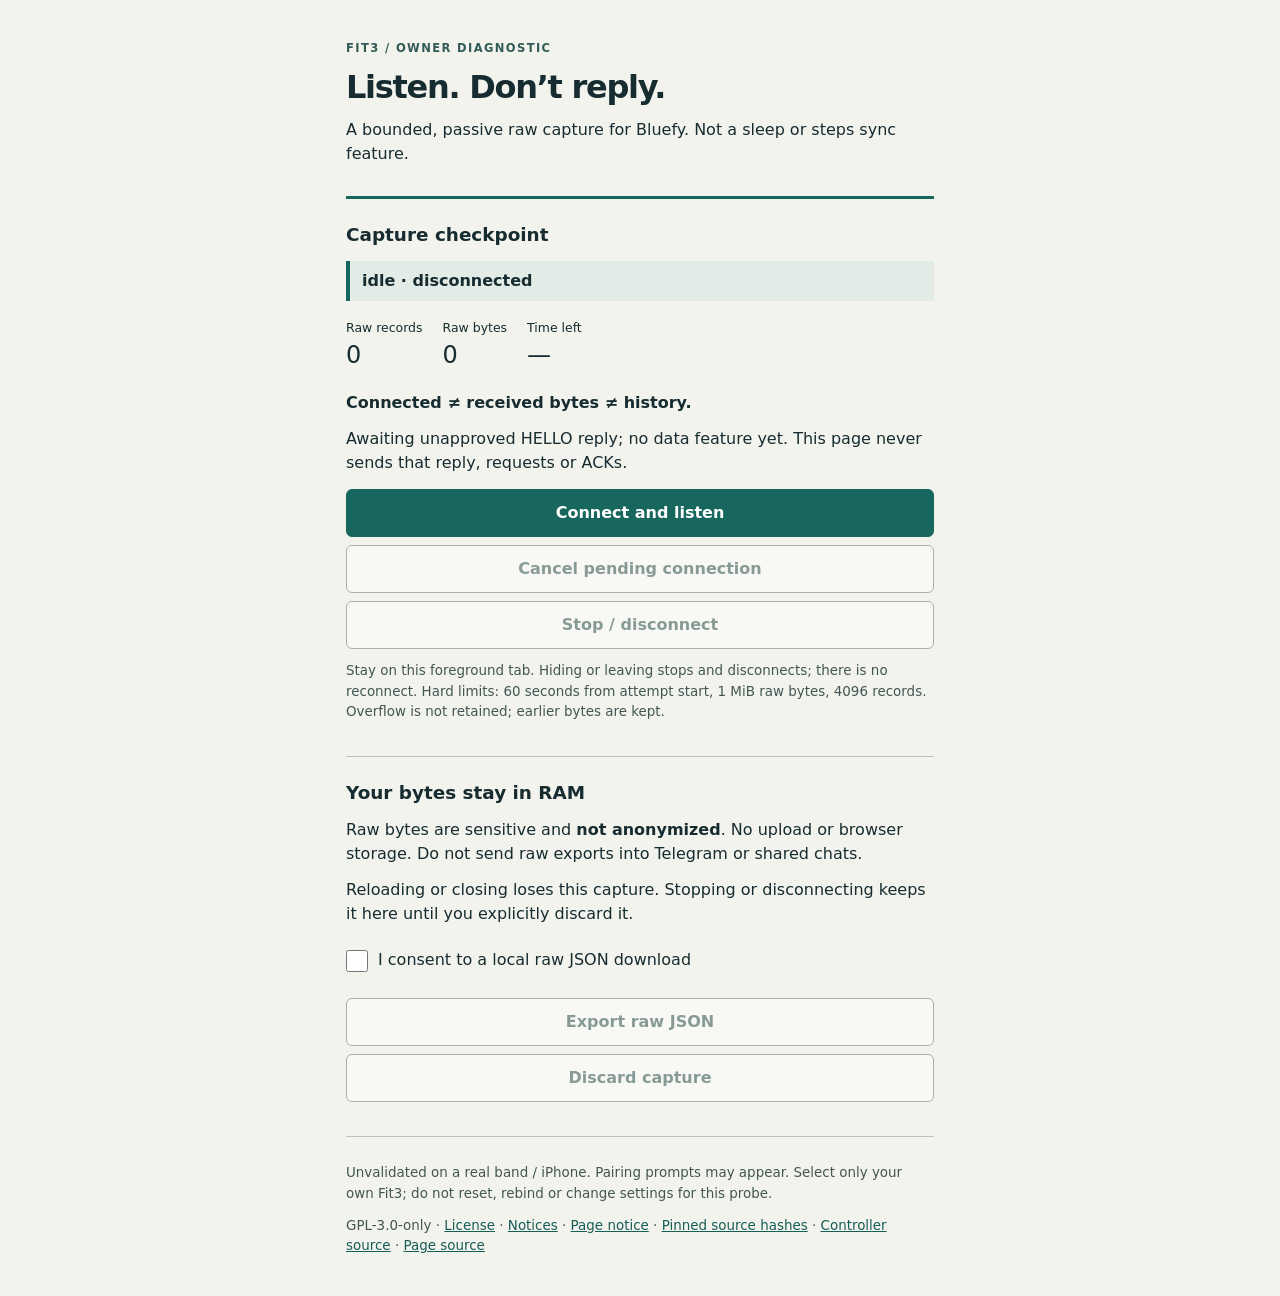
==== capture/index.html @ 9ee31a3c "[verified] Add bounded passive Samsung capture helper" ====
<!doctype html>
<!-- SPDX-License-Identifier: GPL-3.0-only -->
<html lang="en"><head><meta charset="utf-8"><meta name="viewport" content="width=device-width,initial-scale=1,viewport-fit=cover"><meta http-equiv="Content-Security-Policy" content="default-src 'none'; script-src 'self'; style-src 'self'; connect-src 'none'; img-src 'none'; font-src 'none'; object-src 'none'; base-uri 'none'; form-action 'none'; worker-src 'none'; manifest-src 'none'"><meta name="referrer" content="no-referrer"><title>Fit3 · Passive capture</title><link rel="stylesheet" href="site/capture.css"><script type="module" src="site/app.mjs"></script></head>
<body><main><header><p class="eyebrow">FIT3 / OWNER DIAGNOSTIC</p><h1>Listen. Don’t reply.</h1><p>A bounded, passive raw capture for Bluefy. Not a sleep or steps sync feature.</p></header>
<section aria-labelledby="capture-heading"><h2 id="capture-heading">Capture checkpoint</h2><p id="status" role="status" aria-live="polite">idle · disconnected</p><dl><div><dt>Raw records</dt><dd id="records">0</dd></div><div><dt>Raw bytes</dt><dd id="bytes">0</dd></div><div><dt>Time left</dt><dd id="remaining">—</dd></div></dl>
<p class="truth">Connected ≠ received bytes ≠ history.</p><p>Awaiting unapproved HELLO reply; no data feature yet. This page never sends that reply, requests or ACKs.</p>
<div class="controls"><button id="connect" type="button">Connect and listen</button><button id="cancel" type="button" disabled>Cancel pending connection</button><button id="stop" type="button" disabled>Stop / disconnect</button></div>
<p class="small">Stay on this foreground tab. Hiding or leaving stops and disconnects; there is no reconnect. Hard limits: 60 seconds from attempt start, 1 MiB raw bytes, 4096 records. Overflow is not retained; earlier bytes are kept.</p></section>
<section aria-labelledby="privacy-heading"><h2 id="privacy-heading">Your bytes stay in RAM</h2><p>Raw bytes are sensitive and <strong>not anonymized</strong>. No upload or browser storage. Do not send raw exports into Telegram or shared chats.</p><p>Reloading or closing loses this capture. Stopping or disconnecting keeps it here until you explicitly discard it.</p>
<label class="consent"><input id="consent" type="checkbox"> <span>I consent to a local raw JSON download</span></label><div class="controls"><button id="export" type="button" disabled>Export raw JSON</button><button id="discard" type="button" disabled>Discard capture</button></div><div id="discard-decision" hidden><p>Discard all retained raw bytes? This cannot be undone.</p><div class="controls"><button id="keep" type="button">Keep capture</button><button id="confirm-discard" type="button">Discard permanently</button></div></div><p id="notice" role="status"></p></section>
<footer><p>Unvalidated on a real band / iPhone. Pairing prompts may appear. Select only your own Fit3; do not reset, rebind or change settings for this probe.</p><p>GPL-3.0-only · <a href="LICENSE">License</a> · <a href="NOTICE.md">Notices</a> · <a href="OWN_NOTICE.md">Page notice</a> · <a href="SOURCE_HASHES.json">Pinned source hashes</a> · <a href="site/controller.mjs">Controller source</a> · <a href="site/app.mjs">Page source</a></p></footer></main></body></html>
---- capture/site/capture.css ----
/* SPDX-License-Identifier: GPL-3.0-only */
:root{color-scheme:light;font:16px/1.5 system-ui,-apple-system,sans-serif;color:#162c30;background:#f3f3ed}*{box-sizing:border-box}body{margin:0}main{max-width:620px;margin:auto;padding:24px max(16px,env(safe-area-inset-right)) 28px max(16px,env(safe-area-inset-left))}header{padding:4px 0 18px;border-bottom:3px solid #17675f}.eyebrow{font-size:.72rem;font-weight:750;letter-spacing:.12em;color:#325b57}h1{font-size:2rem;line-height:1.15;letter-spacing:-.04em;margin:10px 0}h2{font-size:1.15rem;margin:0 0 12px}p{margin:12px 0}section{padding:22px 0;border-bottom:1px solid #b7c4bf}#status{border-left:4px solid #17675f;padding:8px 12px;background:#e2ebe5;overflow-wrap:anywhere;font-weight:650}dl{display:flex;flex-wrap:wrap;gap:20px;margin:18px 0}dt{font-size:.78rem}dd{font-size:1.5rem;margin:0;font-variant-numeric:tabular-nums}.truth{font-weight:700}.controls{display:grid;gap:8px;margin-top:14px}button{font:inherit;font-weight:650;min-height:48px;width:100%;padding:10px 12px;border:1px solid #526a65;border-radius:6px;color:#163b36;background:#fff;white-space:normal;overflow-wrap:anywhere}#connect{background:#17675f;border-color:#17675f;color:white}button:disabled{opacity:.48}button:not(:disabled){cursor:pointer}button:focus-visible,input:focus-visible,a:focus-visible{outline:3px solid #a84e11;outline-offset:3px}.consent{display:flex;gap:10px;align-items:flex-start;min-height:44px;padding:10px 0}.consent input{flex:none;width:22px;height:22px;margin:2px 0}.small,footer{font-size:.84rem;color:#425653}footer{padding-top:14px}a{color:#165d55}#discard-decision{padding:12px;background:#f6e4d6;border-left:4px solid #914516;margin-top:14px}#notice{overflow-wrap:anywhere}[hidden]{display:none!important}
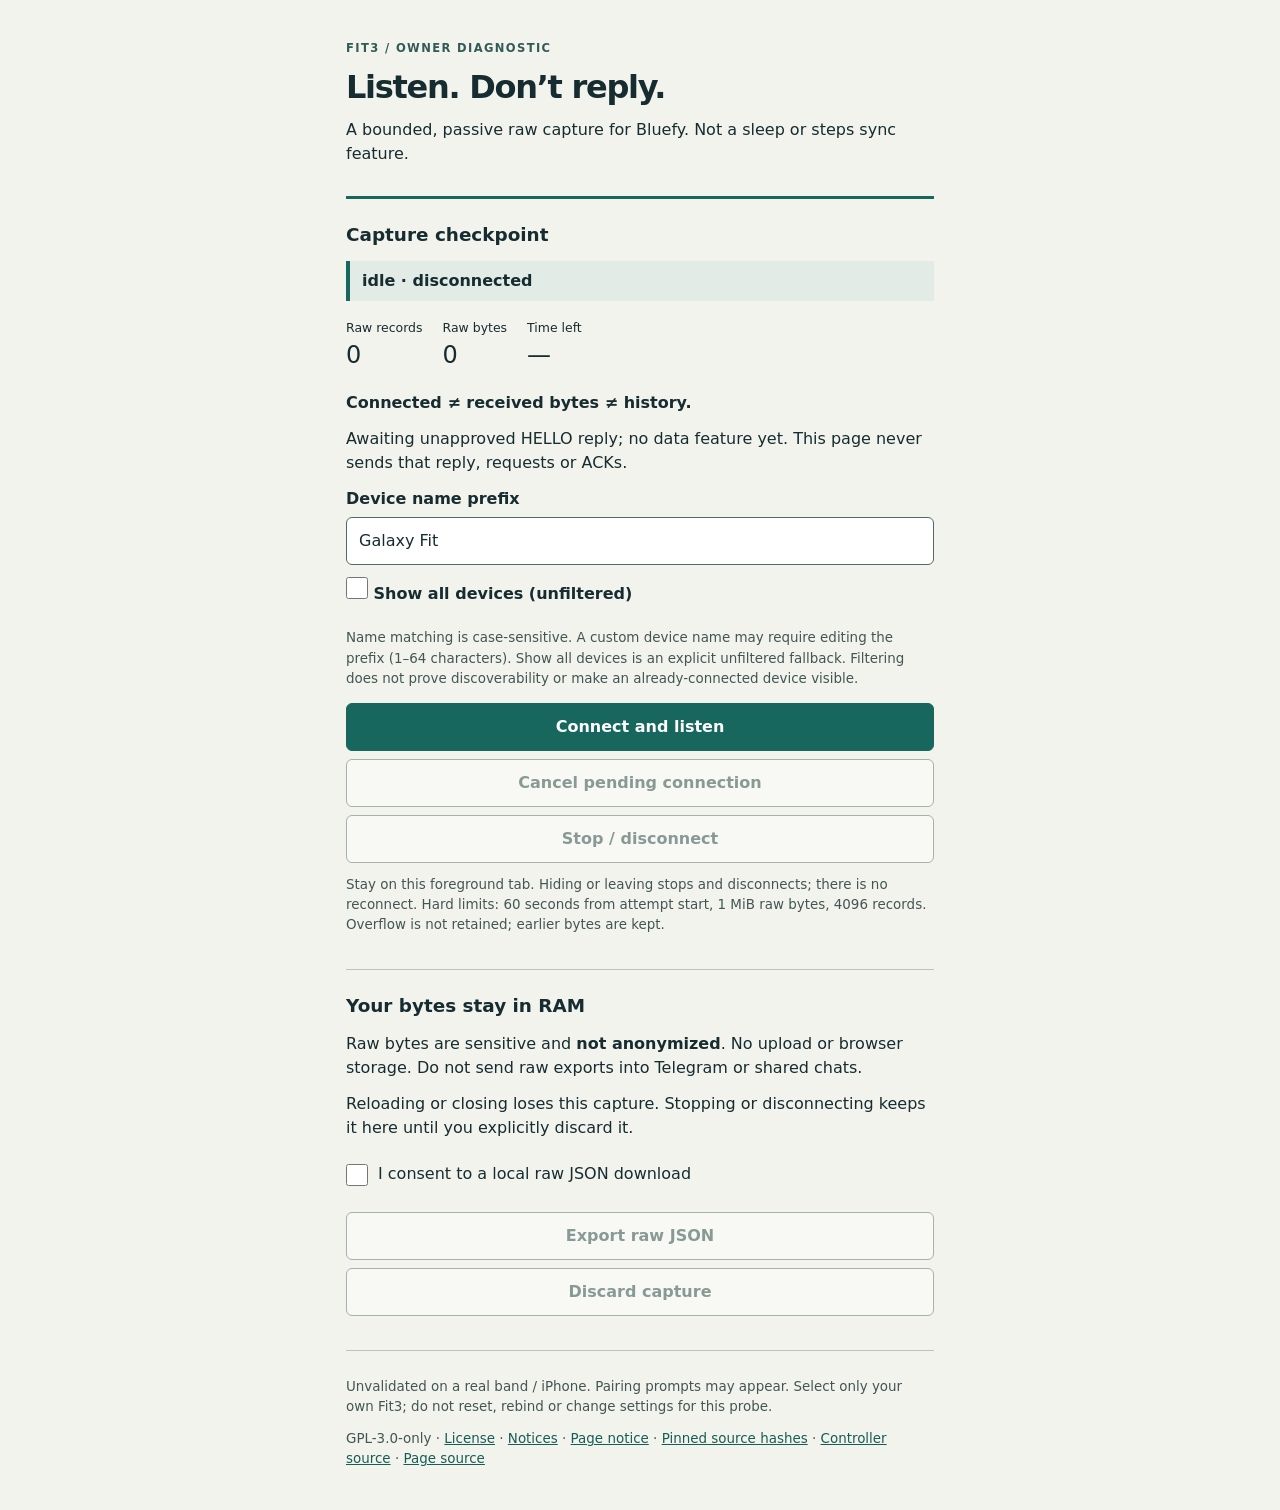
==== commit b3cf15f5: "[verified] Filter capture chooser by editable device name" ====
--- a/capture/index.html
+++ b/capture/index.html
@@ -1,9 +1,10 @@
 <!doctype html>
 <!-- SPDX-License-Identifier: GPL-3.0-only -->
-<html lang="en"><head><meta charset="utf-8"><meta name="viewport" content="width=device-width,initial-scale=1,viewport-fit=cover"><meta http-equiv="Content-Security-Policy" content="default-src 'none'; script-src 'self'; style-src 'self'; connect-src 'none'; img-src 'none'; font-src 'none'; object-src 'none'; base-uri 'none'; form-action 'none'; worker-src 'none'; manifest-src 'none'"><meta name="referrer" content="no-referrer"><title>Fit3 · Passive capture</title><link rel="stylesheet" href="site/capture.css"><script type="module" src="site/app.mjs"></script></head>
+<html lang="en"><head><meta charset="utf-8"><meta name="viewport" content="width=device-width,initial-scale=1,viewport-fit=cover"><meta http-equiv="Content-Security-Policy" content="default-src 'none'; script-src 'self'; style-src 'self'; connect-src 'none'; img-src 'none'; font-src 'none'; object-src 'none'; base-uri 'none'; form-action 'none'; worker-src 'none'; manifest-src 'none'"><meta name="referrer" content="no-referrer"><title>Fit3 · Passive capture</title><link rel="stylesheet" href="site/capture.css"><script type="module" src="site/app.mjs?rev=filter-r1-1"></script></head>
 <body><main><header><p class="eyebrow">FIT3 / OWNER DIAGNOSTIC</p><h1>Listen. Don’t reply.</h1><p>A bounded, passive raw capture for Bluefy. Not a sleep or steps sync feature.</p></header>
 <section aria-labelledby="capture-heading"><h2 id="capture-heading">Capture checkpoint</h2><p id="status" role="status" aria-live="polite">idle · disconnected</p><dl><div><dt>Raw records</dt><dd id="records">0</dd></div><div><dt>Raw bytes</dt><dd id="bytes">0</dd></div><div><dt>Time left</dt><dd id="remaining">—</dd></div></dl>
 <p class="truth">Connected ≠ received bytes ≠ history.</p><p>Awaiting unapproved HELLO reply; no data feature yet. This page never sends that reply, requests or ACKs.</p>
+<div class="chooser"><label for="name-prefix">Device name prefix</label><input id="name-prefix" type="text" value="Galaxy Fit" maxlength="64" autocomplete="off" autocapitalize="off" spellcheck="false" aria-describedby="filter-help"><label class="consent"><input id="show-all" type="checkbox"> <span>Show all devices (unfiltered)</span></label><p id="filter-help" class="small">Name matching is case-sensitive. A custom device name may require editing the prefix (1–64 characters). Show all devices is an explicit unfiltered fallback. Filtering does not prove discoverability or make an already-connected device visible.</p></div>
 <div class="controls"><button id="connect" type="button">Connect and listen</button><button id="cancel" type="button" disabled>Cancel pending connection</button><button id="stop" type="button" disabled>Stop / disconnect</button></div>
 <p class="small">Stay on this foreground tab. Hiding or leaving stops and disconnects; there is no reconnect. Hard limits: 60 seconds from attempt start, 1 MiB raw bytes, 4096 records. Overflow is not retained; earlier bytes are kept.</p></section>
 <section aria-labelledby="privacy-heading"><h2 id="privacy-heading">Your bytes stay in RAM</h2><p>Raw bytes are sensitive and <strong>not anonymized</strong>. No upload or browser storage. Do not send raw exports into Telegram or shared chats.</p><p>Reloading or closing loses this capture. Stopping or disconnecting keeps it here until you explicitly discard it.</p>
--- a/capture/site/capture.css
+++ b/capture/site/capture.css
@@ -1,2 +1,4 @@
 /* SPDX-License-Identifier: GPL-3.0-only */
 :root{color-scheme:light;font:16px/1.5 system-ui,-apple-system,sans-serif;color:#162c30;background:#f3f3ed}*{box-sizing:border-box}body{margin:0}main{max-width:620px;margin:auto;padding:24px max(16px,env(safe-area-inset-right)) 28px max(16px,env(safe-area-inset-left))}header{padding:4px 0 18px;border-bottom:3px solid #17675f}.eyebrow{font-size:.72rem;font-weight:750;letter-spacing:.12em;color:#325b57}h1{font-size:2rem;line-height:1.15;letter-spacing:-.04em;margin:10px 0}h2{font-size:1.15rem;margin:0 0 12px}p{margin:12px 0}section{padding:22px 0;border-bottom:1px solid #b7c4bf}#status{border-left:4px solid #17675f;padding:8px 12px;background:#e2ebe5;overflow-wrap:anywhere;font-weight:650}dl{display:flex;flex-wrap:wrap;gap:20px;margin:18px 0}dt{font-size:.78rem}dd{font-size:1.5rem;margin:0;font-variant-numeric:tabular-nums}.truth{font-weight:700}.controls{display:grid;gap:8px;margin-top:14px}button{font:inherit;font-weight:650;min-height:48px;width:100%;padding:10px 12px;border:1px solid #526a65;border-radius:6px;color:#163b36;background:#fff;white-space:normal;overflow-wrap:anywhere}#connect{background:#17675f;border-color:#17675f;color:white}button:disabled{opacity:.48}button:not(:disabled){cursor:pointer}button:focus-visible,input:focus-visible,a:focus-visible{outline:3px solid #a84e11;outline-offset:3px}.consent{display:flex;gap:10px;align-items:flex-start;min-height:44px;padding:10px 0}.consent input{flex:none;width:22px;height:22px;margin:2px 0}.small,footer{font-size:.84rem;color:#425653}footer{padding-top:14px}a{color:#165d55}#discard-decision{padding:12px;background:#f6e4d6;border-left:4px solid #914516;margin-top:14px}#notice{overflow-wrap:anywhere}[hidden]{display:none!important}
+
+.chooser>label{display:block;font-weight:650}.chooser>input[type=text]{font:inherit;min-height:48px;width:100%;min-width:0;padding:10px 12px;margin-top:6px;border:1px solid #526a65;border-radius:6px;background:#fff;color:#162c30}.chooser>input:disabled{opacity:.55}
